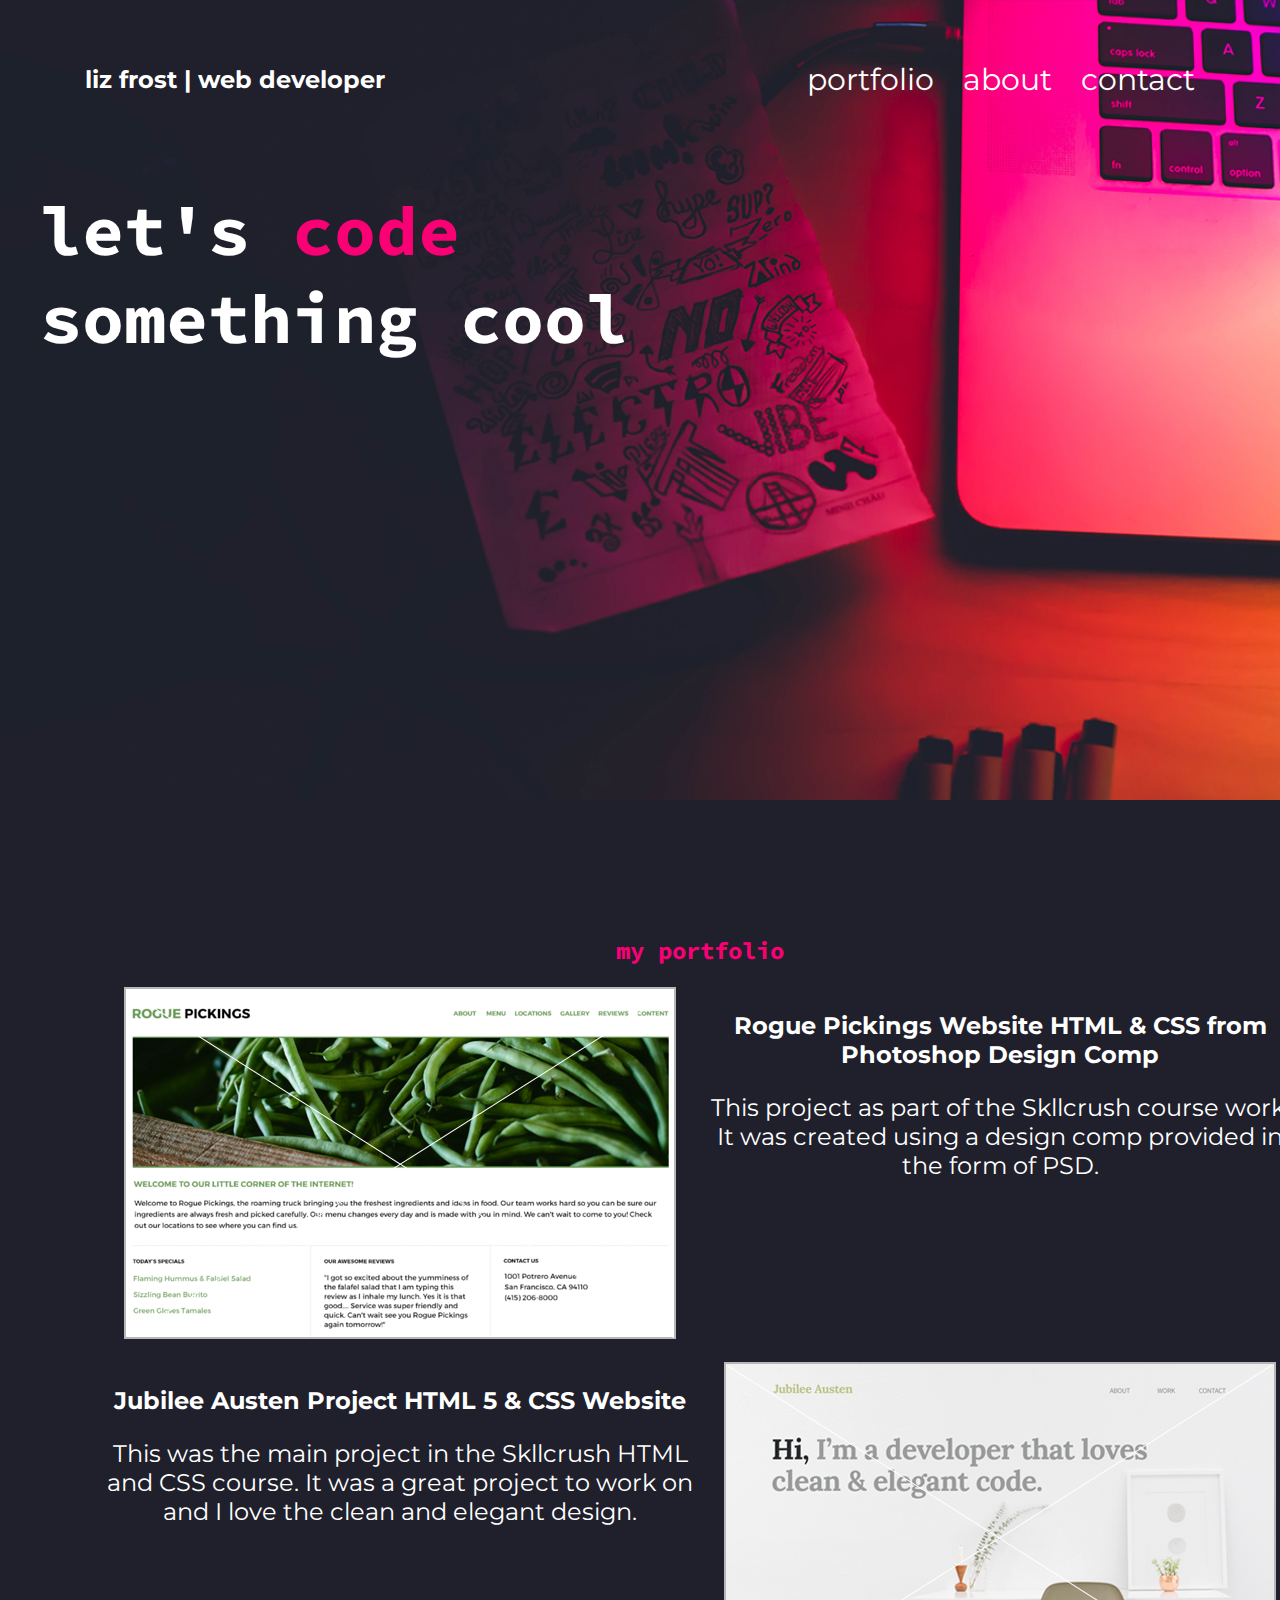
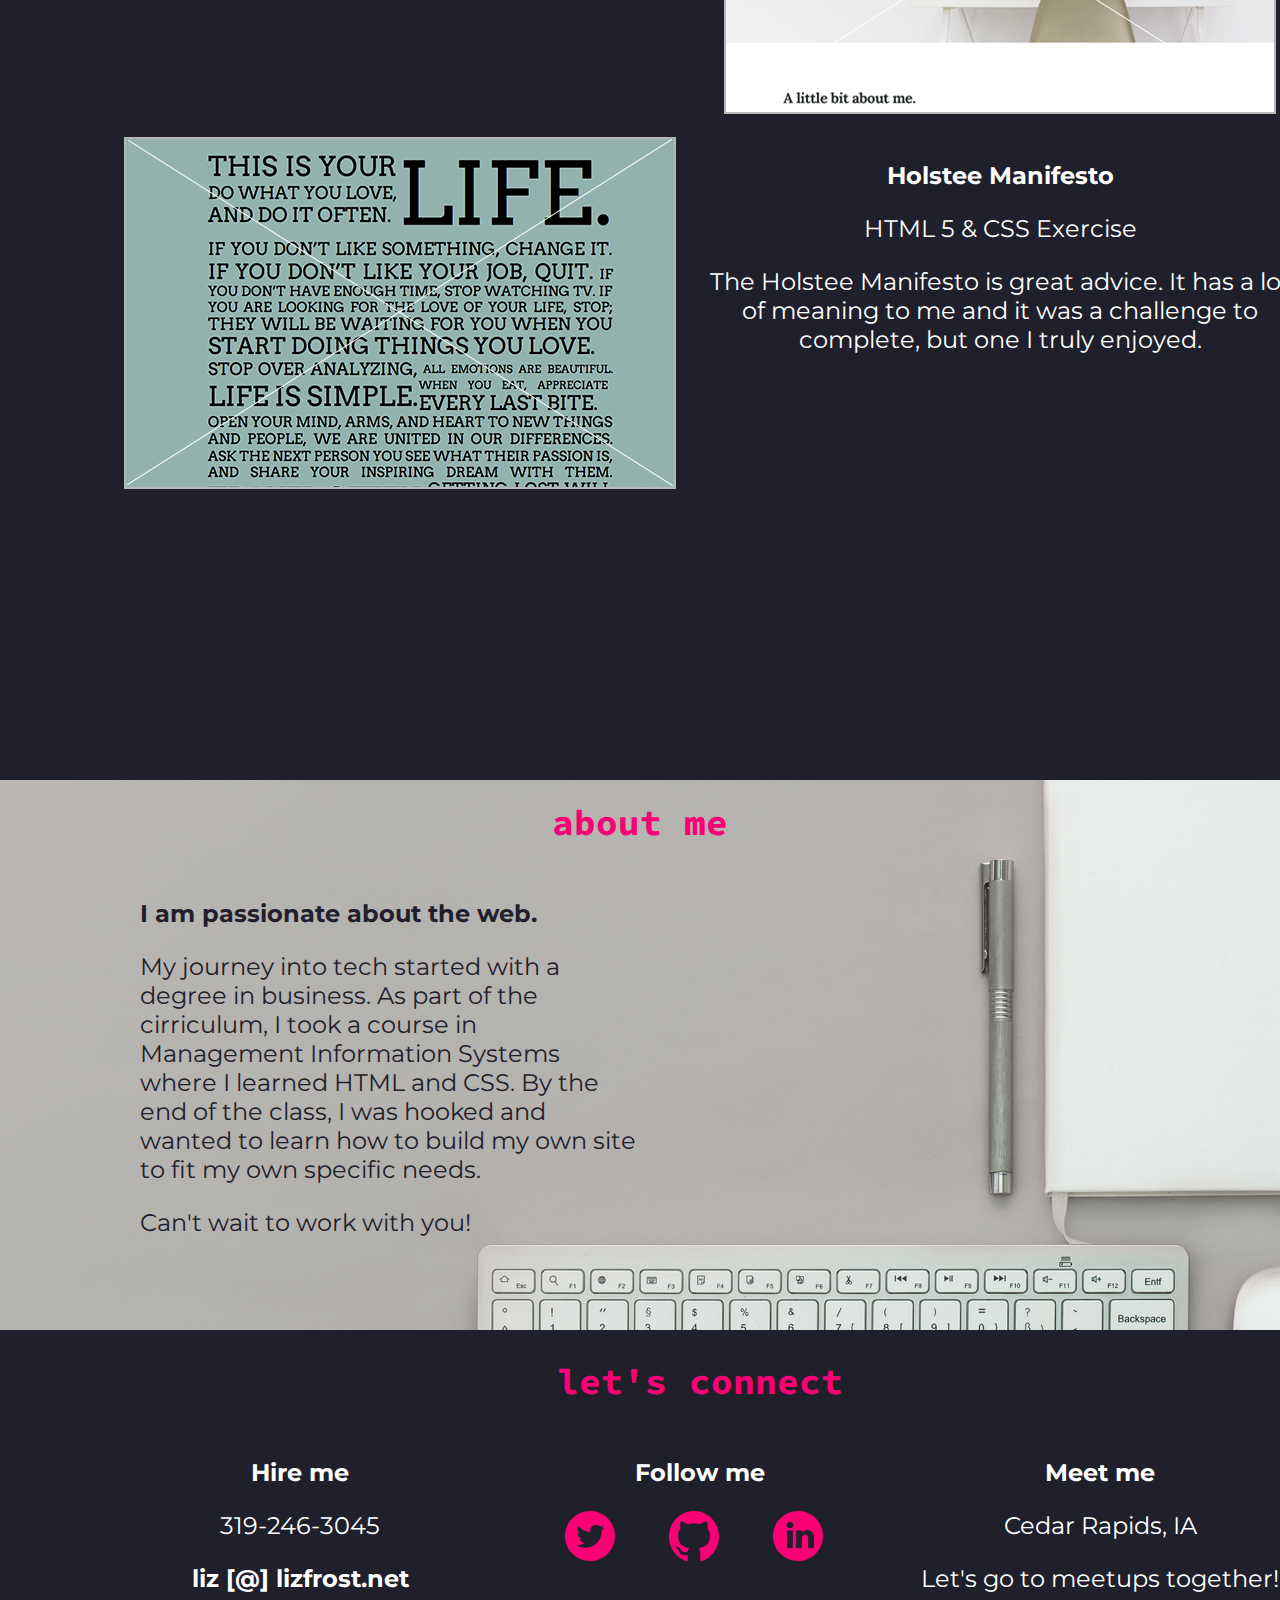
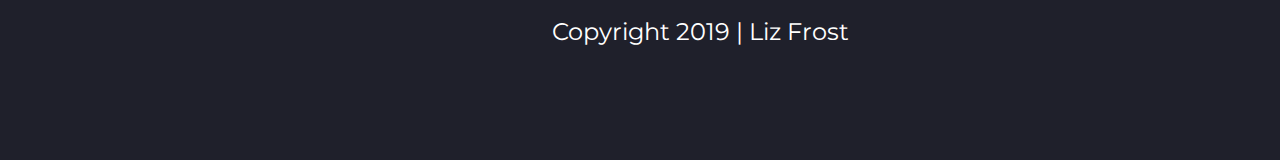
==== index.html @ dcce4cd2 "files update" ====
<!doctype html>
<html>
    <head>
    	<meta charset="utf-8">
        <title>liz frost | web developer</title>
        <link rel="stylesheet" type="text/css" href="css/main.css">
        <link rel="stylesheet" type="text/css" href="css/normalize.css">
        <link href="https://fonts.googleapis.com/css?family=Montserrat|Source+Code+Pro" rel="stylesheet">
    </head>
    <body>
    	<header>
    		<div class="full-width">
    			<div class="half-width">
    				<h2>liz frost | web developer</h2>
    				<h1>let's <span>code</span> something cool</h1>
    			</div>
    			<div class="half-width">
    				<nav>
    					<ul>
    						<li><a href="#portfolio">portfolio</a></li>
    						<li><a href="#about">about</a></li>
    						<li><a href="#contact">contact</a></li>
    					</ul>
    				</nav>
    			</div>
    		</div>
    	</header>
    	<main>
    		<section id="portfolio">

    			<div class="full-width">

    				<h2>my portfolio</h2>

                    <div class="individual-portfolio">
                        <div class="half-width" id="rogue">
    						<img src="img/rogue-pickings.png">
                        </div>
                        <div class="half-width">
    						<h3><a href="work/rogue/index.html">Rogue Pickings Website HTML &amp; CSS from Photoshop Design Comp</a></h3>

    						<p>This project as part of the Skllcrush course work. It was created using a design comp provided in the form of PSD.</p>
                        </div>
                    </div>

                    <br>

                    <div class="individual-portfolio">
                        <div class="half-width">
                            <h3><a href="work/jubilee/index.html">Jubilee Austen Project HTML 5 &amp; CSS Website</a></h3>

                            <p>This was the main project in the Skllcrush HTML and CSS course. It was a great project to work on and I love the clean and elegant design.</p>
                        </div>
                        <div class="half-width" id="jubilee">
                            <img src="img/jubilee.png" alt="jubilee website">
                        </div>
                    </div>

                    <br>

                    <div class="individual-portfolio">
                        <div class="half-width" id="holstee">
    						<img src="img/holstee.png" alt="holstee manifesto">
                        </div>
                        <div class="half-width">
    						<h3><a href="work/holstee/index.html">Holstee Manifesto</a></h3>

    						<p>HTML 5 &amp; CSS Exercise</p>
    						<p>The Holstee Manifesto is great advice. It has a lot of meaning to me and it was a challenge to complete, but one I truly enjoyed.</p>
                        </div>
                    </div>
    			</div>

    		</section>
    		<section id="about">
    			<div class="full-width">
    				<h2>about me</h2>
                    <div class="half-width">
    				    <h3>I am passionate about the web.</h3>
    				    <p>My journey into tech started with a degree in business. As part of the cirriculum, I took a course in Management Information Systems where I learned HTML and CSS. By the end of the class, I was hooked and wanted to learn how to build my own site to fit my own specific needs.</p>
    				    <p>Can't wait to work with you!</p>
                    </div>
    			</div>
    		</section>
    	</main>
    	<footer>
    		<div class="full-width" id="contact">
    			<h2>let's connect</h2>
    			<div class="third-width">
    				<h3>Hire me</h3>
    				<p>319-246-3045</p>
    				<p id="email"><a href="mailto:liz@lizfrost.net">liz [@] lizfrost.net</a></p>
    			</div>
    			<div class="third-width">
    				<h3>Follow me</h3>
    					<ul>
    						<li><a href="http://www.twitter.com/bizzylizzy04" target="_blank"><img src="img/twitter.png" alt="Twitter icon" /></a></li>
    						<li><a href="http://www.github.com/bizzylizzy04" target="_blank"><img src="img/github.png" alt="GitHub icon" /></a></li>
    						<li><a href="http://www.linkedin.com/in/liz-frost" target="_blank"><img src="img/linkedin.png" alt="LinkedIn icon" /></a></li>
    					</ul>
    				</div>
    				<div class="third-width" id="meet">
    					<h3>Meet me</h3>
    					<p>Cedar Rapids, IA</p>
    					<p>Let's go to meetups together!</p>
    				</div>
                    <p id="copyright">Copyright 2019 | Liz Frost</p>
    		</div>
    	</footer>
    </body>
</html>
---- css/main.css ----
/***** BASE STYLES *****/
body {
	font-family: 'Montserrat', sans-serif;
	color: #ffffff;
	background-color: #1f202b;
}

#portfolio {
	height: 1550px;
	padding: 0 100px;
}

#contact {
	height: 400px;
	padding: 0 100px;
}

/***** GRID *****/
/***** we want the sections to stack flush on top of one another *****/
.full-width {
	width: 1200px;
	margin: 0 auto;
}

/***** neither half or third width require margin settings *****/
.half-width {
	width: 600px;
	float: left;
}

.third-width {
	width: 400px;
	float: left;
}

/***** HEADER *****/
header {
	height: 800px;
	background: url('../img/hero-background.png');
	background-size: cover;
}
 header h2 {
	color: #ffffff;
	padding: 45px;
 }

 header h1 {
 	font-family: 'Source Code Pro', sans-serif;
	font-size: 70px;
 }

 header h1 span {
 	color: #fa0075;
 }

 nav {
	float: right;
	padding: 45px;
}

nav ul li {
	display: inline-block;
}

nav ul li a {
	text-decoration: none;
	font-family: 'Montserrat', sans-serif;
	font-size: 30px;
	color: #ffffff;
	padding-left: 25px;
}

/***** PORTFOLIO *****/
#portfolio {
	text-align: center;	
}

#portfolio .full-width {
	padding: 115px 0;
}

#portfolio h2 {
	font-family: 'Source Code Pro', sans-serif;
	font-size: 24px;
	line-height: 32px;
	color: #fa0075;
}

.individual-portfolio .half-width div {
	padding: 20px;
}

#portfolio .half-width div{
	width: 580px;
}
.individual-portfolio h3 {
	font-weight: bold:
}

.individual-portfolio h3, p {
	font-size: 24px;
}

.individual-portfolio img {
	border: 1px solid;
	border-color: #b7b7b7;
}

.individual-portfolio #jubliee div {
	float: right;
}

.individual-portfolio #holstee div {
	float: left;
}

#portfolio div {
	overflow: auto;
}

#portfolio h3 a {
	text-decoration: none;
	color: #ffffff;
}

/***** ABOUT *****/
#about {
	height: 550px;
	background: url('../img/about-me.png');
	background-size: cover;
}

#about h2 {
	font-family: 'Source Code Pro', sans-serif;
	font-weight: 'semibold';
	font-size: 36px;
	text-align: center;
	color: #fa0075;
	padding-top: 20px;
}

#about h3 {
	font-weight: bold;
	font-size: 24px;
	color: #1f202b;
	padding-left: 100px;
}

#about p {
	font-size: 24px;
	color: #1f202b;
	padding-left: 100px;
}

/***** CONTACT *****/
#contact {
	background-color: #1f202b;
	height: 400px;
}

#contact .full-width {
	padding: 110px 0;
}

#contact h2 {
	font-family: 'Source Code Pro', sans-serif;
	font-weight: 'semibold';
	font-size: 36px;
	text-align: center;
	color: #fa0075;
	line-height: 44px;
}

#contact h3 {
	font-weight: bold;
	font-size: 24px;
	text-align: center;
}

#contact p {
	font-size: 24px;
	text-align: center;
}

#contact #email a {
	font-size: 24px;
	text-decoration: none;
	color: #ffffff;
}

#contact a {
	text-decoration: none;
	color: #c49075;
	font-weight: bold;
	font-size: 28px;
}

#contact ul {
	list-style: none;
}

#contact ul li {
	display: inline-block;
}

#contact ul img {
	font-size: 32px;
	padding-right: 25px;
	padding-left: 25px;
}

#copyright p {
	text-align: center;
}

footer #copyright p {
	font-size: 18px;
}

footer div {
	padding: 100 100px;
}
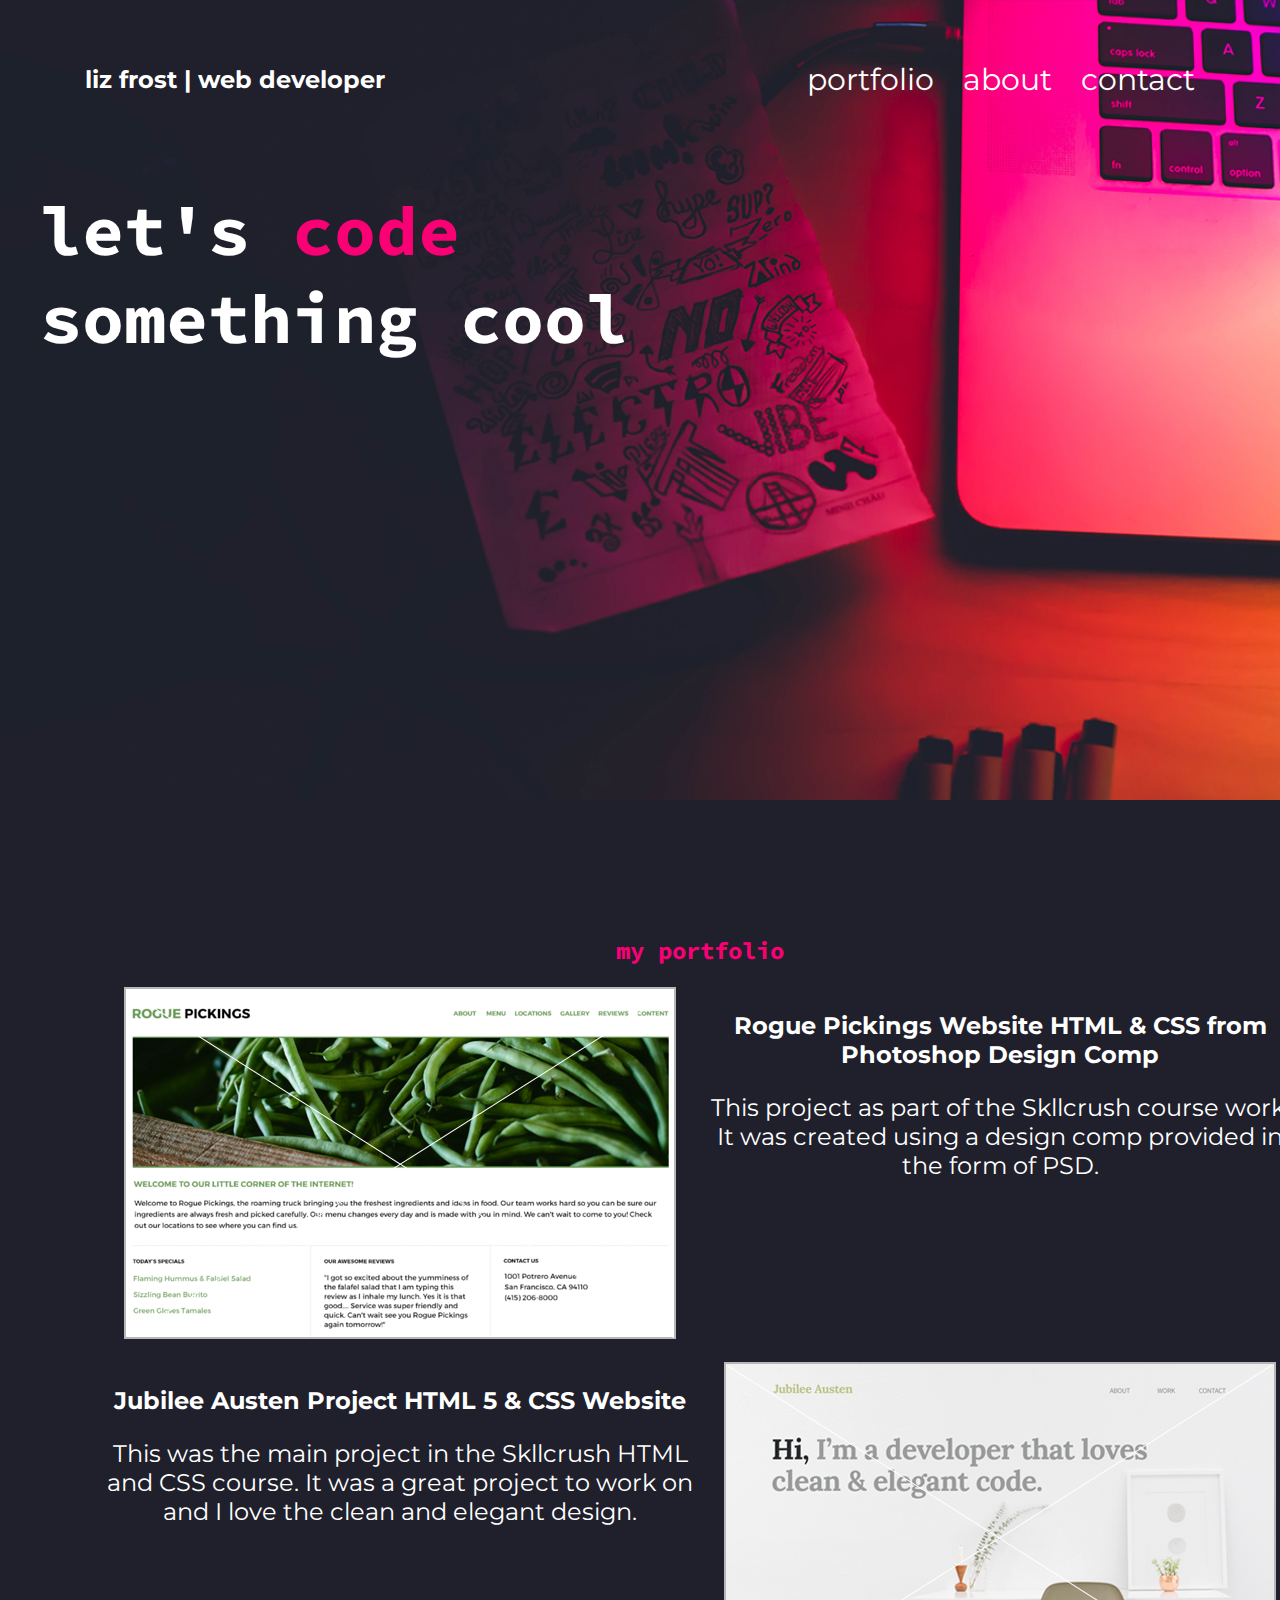
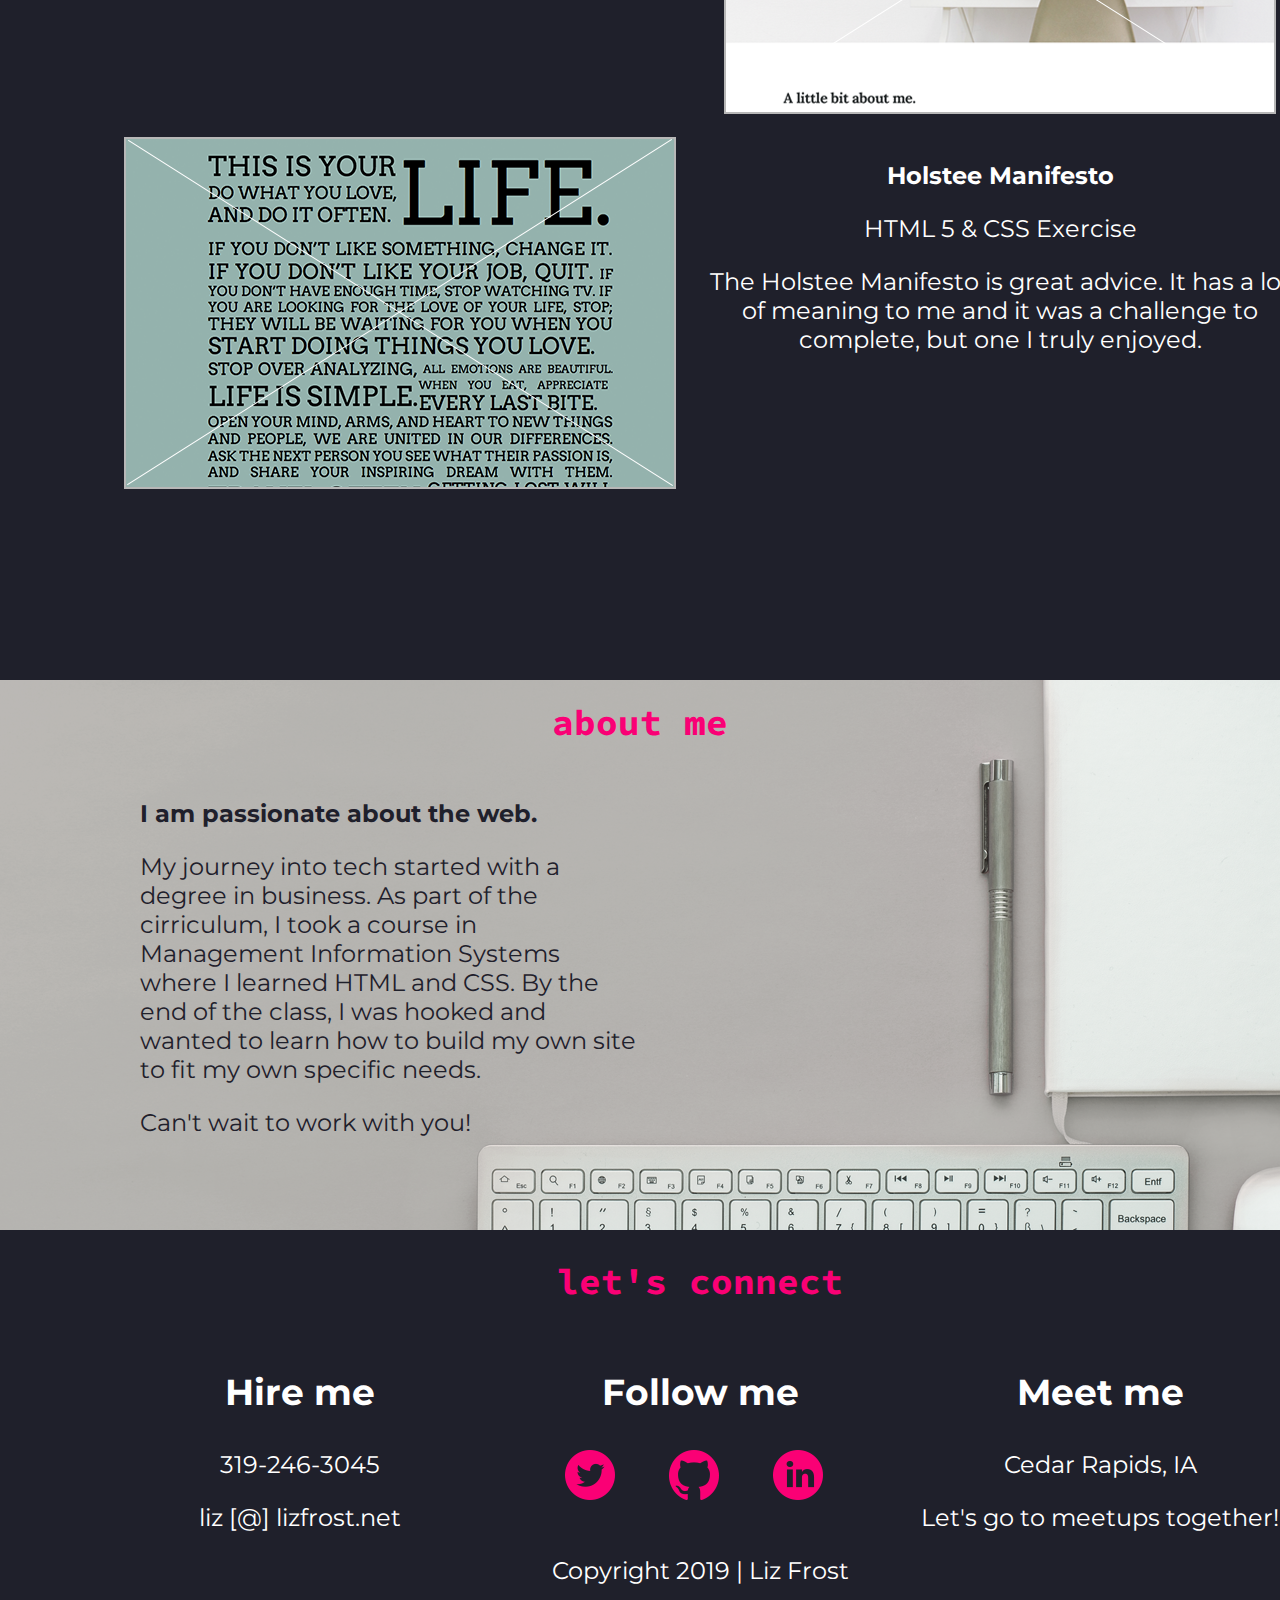
==== commit cf6eb17d: "initial commit" ====
--- a/index.html
+++ b/index.html
@@ -89,7 +89,7 @@
     			<div class="third-width">
     				<h3>Hire me</h3>
     				<p>319-246-3045</p>
-    				<p id="email"><a href="mailto:liz@lizfrost.net">liz [@] lizfrost.net</a></p>
+    				<p id="email">liz [@] lizfrost.net</p>
     			</div>
     			<div class="third-width">
     				<h3>Follow me</h3>
--- a/css/main.css
+++ b/css/main.css
@@ -1,4 +1,8 @@
 /***** BASE STYLES *****/
+html {
+	font-size: 16px;
+}
+
 body {
 	font-family: 'Montserrat', sans-serif;
 	color: #ffffff;
@@ -6,7 +10,7 @@
 }
 
 #portfolio {
-	height: 1550px;
+	height: 1450px;
 	padding: 0 100px;
 }
 
@@ -46,7 +50,7 @@
 
  header h1 {
  	font-family: 'Source Code Pro', sans-serif;
-	font-size: 70px;
+	font-size: 4.375em;
  }
 
  header h1 span {
@@ -65,7 +69,7 @@
 nav ul li a {
 	text-decoration: none;
 	font-family: 'Montserrat', sans-serif;
-	font-size: 30px;
+	font-size: 1.875em;
 	color: #ffffff;
 	padding-left: 25px;
 }
@@ -81,7 +85,7 @@
 
 #portfolio h2 {
 	font-family: 'Source Code Pro', sans-serif;
-	font-size: 24px;
+	font-size: 1.5em;
 	line-height: 32px;
 	color: #fa0075;
 }
@@ -98,7 +102,7 @@
 }
 
 .individual-portfolio h3, p {
-	font-size: 24px;
+	font-size: 1.5em;
 }
 
 .individual-portfolio img {
@@ -133,7 +137,7 @@
 #about h2 {
 	font-family: 'Source Code Pro', sans-serif;
 	font-weight: 'semibold';
-	font-size: 36px;
+	font-size: 2.25em;
 	text-align: center;
 	color: #fa0075;
 	padding-top: 20px;
@@ -141,13 +145,13 @@
 
 #about h3 {
 	font-weight: bold;
-	font-size: 24px;
+	font-size: 1.5em;
 	color: #1f202b;
 	padding-left: 100px;
 }
 
 #about p {
-	font-size: 24px;
+	font-size: 1.5em;
 	color: #1f202b;
 	padding-left: 100px;
 }
@@ -173,17 +177,17 @@
 
 #contact h3 {
 	font-weight: bold;
-	font-size: 24px;
+	font-size: 2.25em;
 	text-align: center;
 }
 
 #contact p {
-	font-size: 24px;
+	font-size: 1.5em;
 	text-align: center;
 }
 
 #contact #email a {
-	font-size: 24px;
+	font-size: 1em;
 	text-decoration: none;
 	color: #ffffff;
 }
@@ -192,7 +196,7 @@
 	text-decoration: none;
 	color: #c49075;
 	font-weight: bold;
-	font-size: 28px;
+	font-size: 1.75em;
 }
 
 #contact ul {
@@ -204,7 +208,7 @@
 }
 
 #contact ul img {
-	font-size: 32px;
+	font-size: 2em;
 	padding-right: 25px;
 	padding-left: 25px;
 }
@@ -214,7 +218,7 @@
 }
 
 footer #copyright p {
-	font-size: 18px;
+	font-size: 1.125em;
 }
 
 footer div {
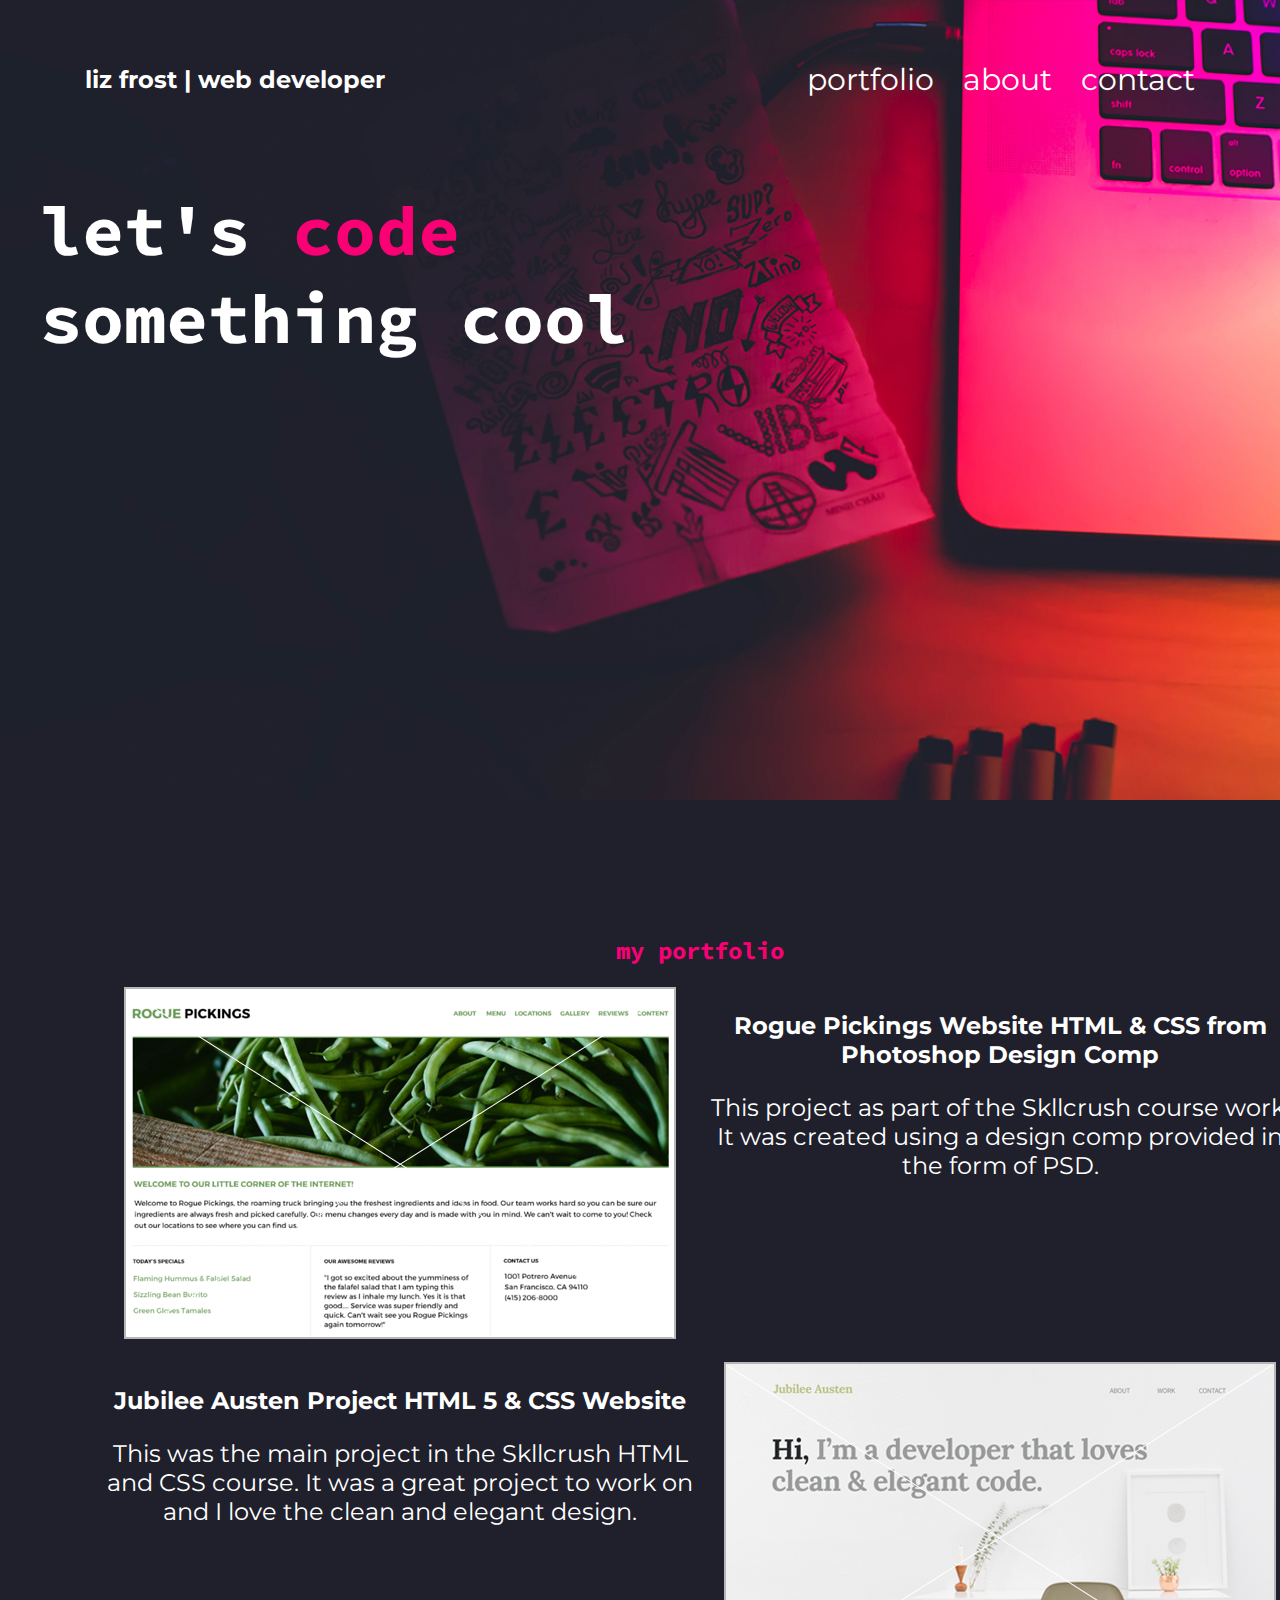
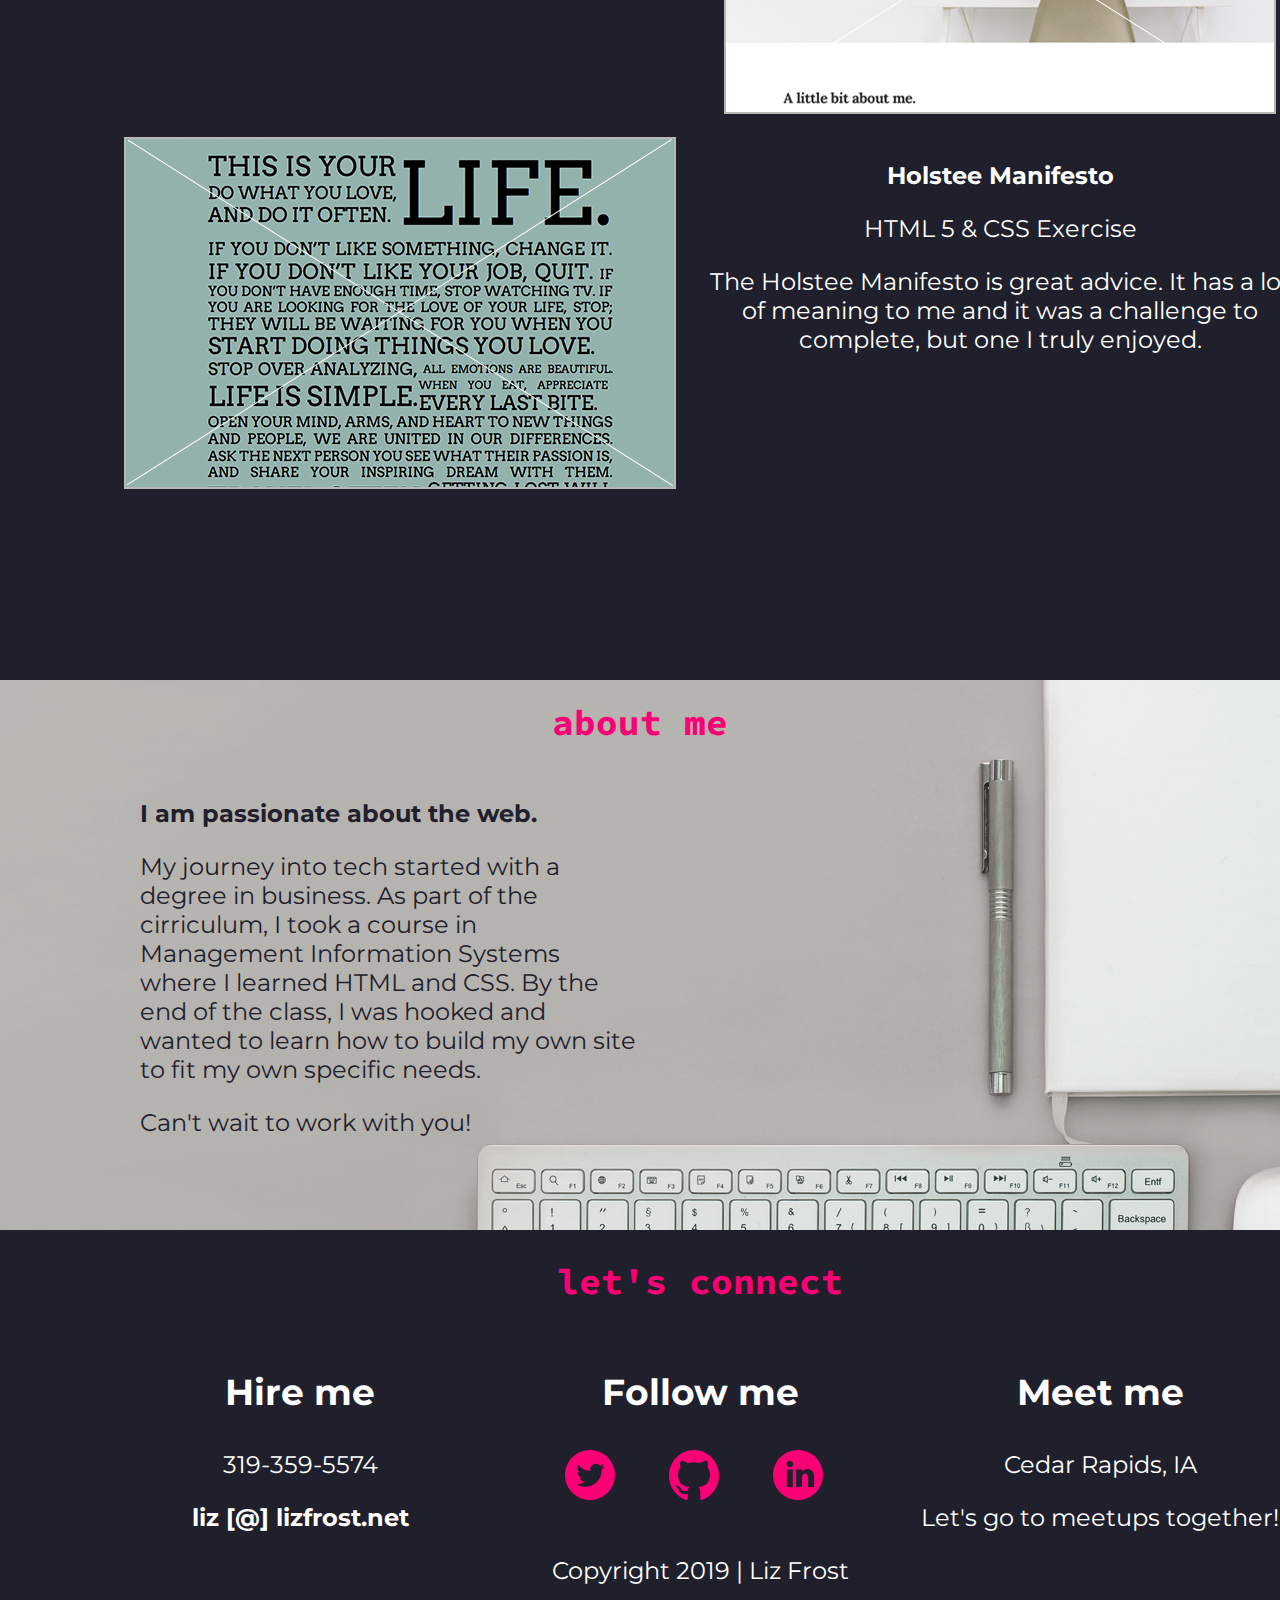
==== commit 8d102786: "Update index.html" ====
--- a/index.html
+++ b/index.html
@@ -88,8 +88,8 @@
     			<h2>let's connect</h2>
     			<div class="third-width">
     				<h3>Hire me</h3>
-    				<p>319-246-3045</p>
-    				<p id="email">liz [@] lizfrost.net</p>
+    				<p>319-359-5574</p>
+    				<p id="email"><a href="mailto:liz@lizfrost.net">liz [@] lizfrost.net</a></p>
     			</div>
     			<div class="third-width">
     				<h3>Follow me</h3>
@@ -108,4 +108,4 @@
     		</div>
     	</footer>
     </body>
-</html>+</html>
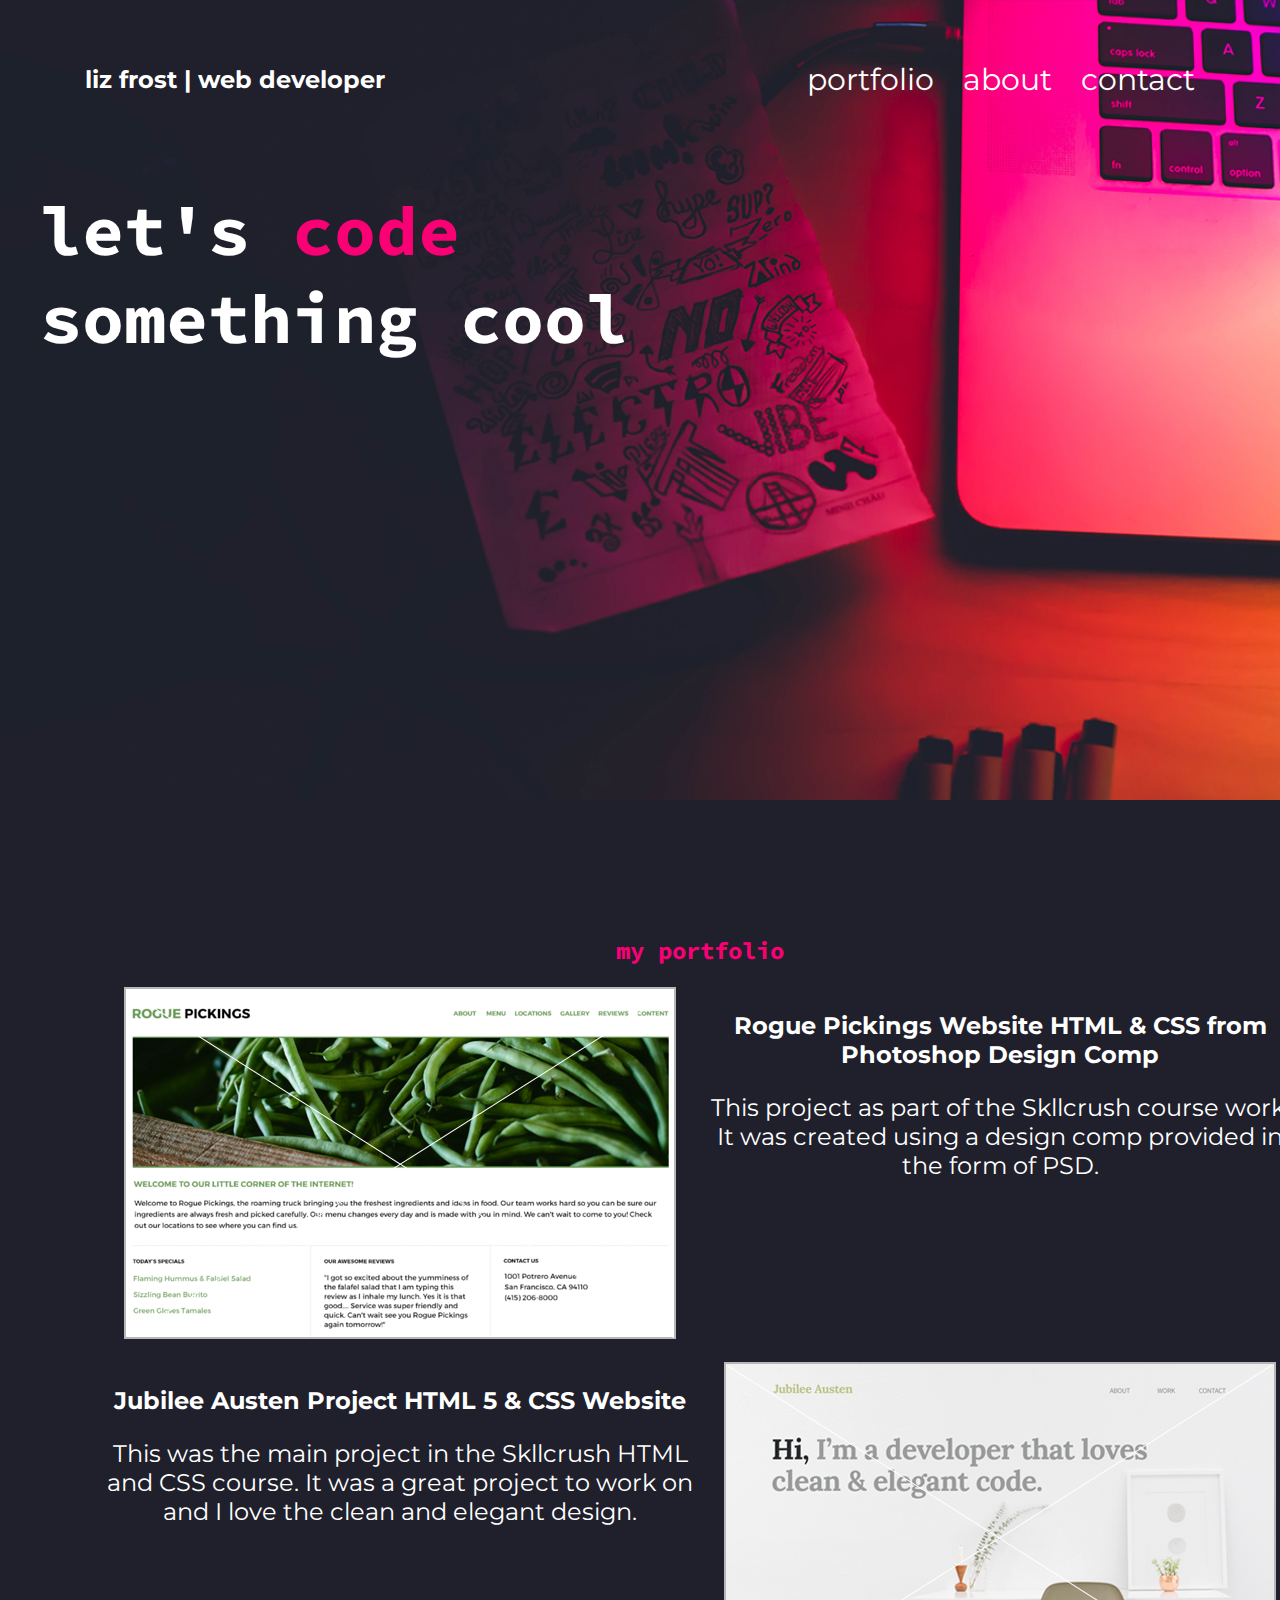
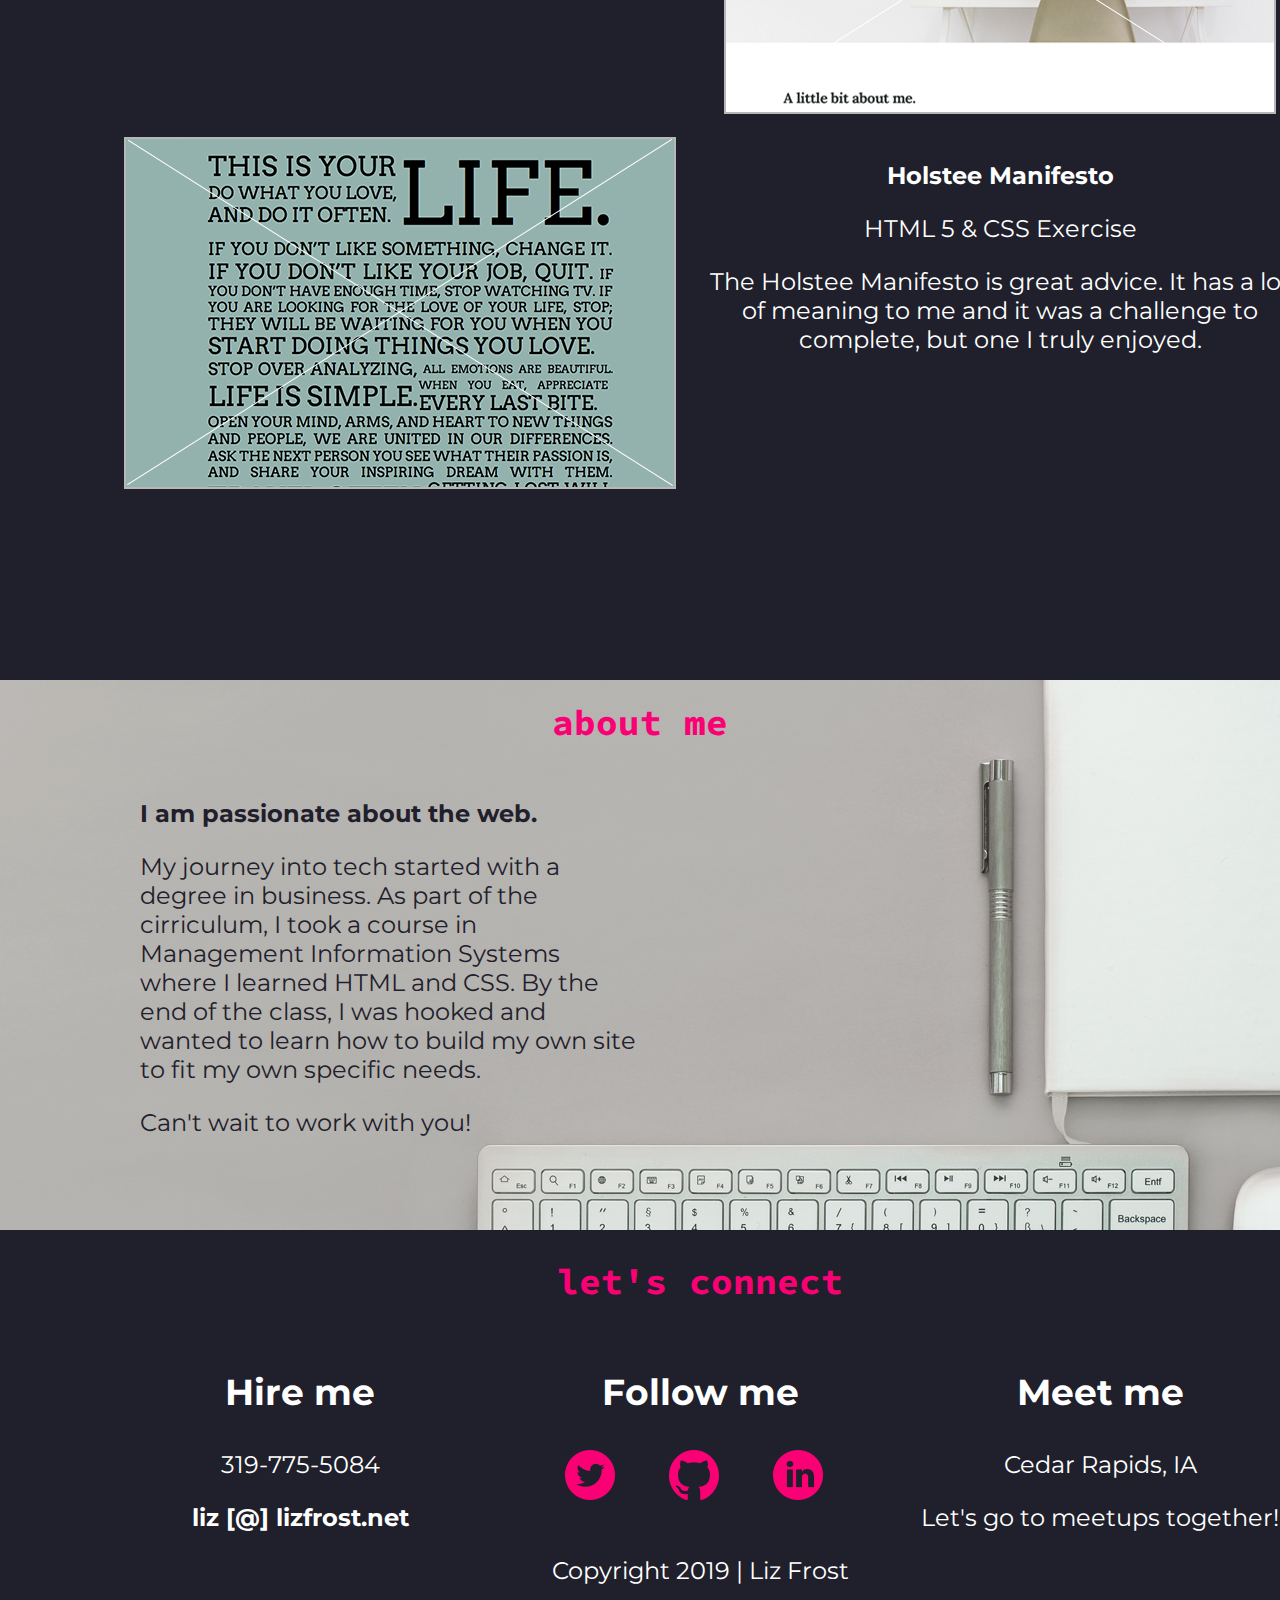
==== commit b7cb3073: "Update index.html" ====
--- a/index.html
+++ b/index.html
@@ -1,111 +1,111 @@
-<!doctype html>
-<html>
-    <head>
-    	<meta charset="utf-8">
-        <title>liz frost | web developer</title>
-        <link rel="stylesheet" type="text/css" href="css/main.css">
-        <link rel="stylesheet" type="text/css" href="css/normalize.css">
-        <link href="https://fonts.googleapis.com/css?family=Montserrat|Source+Code+Pro" rel="stylesheet">
-    </head>
-    <body>
-    	<header>
-    		<div class="full-width">
-    			<div class="half-width">
-    				<h2>liz frost | web developer</h2>
-    				<h1>let's <span>code</span> something cool</h1>
-    			</div>
-    			<div class="half-width">
-    				<nav>
-    					<ul>
-    						<li><a href="#portfolio">portfolio</a></li>
-    						<li><a href="#about">about</a></li>
-    						<li><a href="#contact">contact</a></li>
-    					</ul>
-    				</nav>
-    			</div>
-    		</div>
-    	</header>
-    	<main>
-    		<section id="portfolio">
-
-    			<div class="full-width">
-
-    				<h2>my portfolio</h2>
-
-                    <div class="individual-portfolio">
-                        <div class="half-width" id="rogue">
-    						<img src="img/rogue-pickings.png">
-                        </div>
-                        <div class="half-width">
-    						<h3><a href="work/rogue/index.html">Rogue Pickings Website HTML &amp; CSS from Photoshop Design Comp</a></h3>
-
-    						<p>This project as part of the Skllcrush course work. It was created using a design comp provided in the form of PSD.</p>
-                        </div>
-                    </div>
-
-                    <br>
-
-                    <div class="individual-portfolio">
-                        <div class="half-width">
-                            <h3><a href="work/jubilee/index.html">Jubilee Austen Project HTML 5 &amp; CSS Website</a></h3>
-
-                            <p>This was the main project in the Skllcrush HTML and CSS course. It was a great project to work on and I love the clean and elegant design.</p>
-                        </div>
-                        <div class="half-width" id="jubilee">
-                            <img src="img/jubilee.png" alt="jubilee website">
-                        </div>
-                    </div>
-
-                    <br>
-
-                    <div class="individual-portfolio">
-                        <div class="half-width" id="holstee">
-    						<img src="img/holstee.png" alt="holstee manifesto">
-                        </div>
-                        <div class="half-width">
-    						<h3><a href="work/holstee/index.html">Holstee Manifesto</a></h3>
-
-    						<p>HTML 5 &amp; CSS Exercise</p>
-    						<p>The Holstee Manifesto is great advice. It has a lot of meaning to me and it was a challenge to complete, but one I truly enjoyed.</p>
-                        </div>
-                    </div>
-    			</div>
-
-    		</section>
-    		<section id="about">
-    			<div class="full-width">
-    				<h2>about me</h2>
-                    <div class="half-width">
-    				    <h3>I am passionate about the web.</h3>
-    				    <p>My journey into tech started with a degree in business. As part of the cirriculum, I took a course in Management Information Systems where I learned HTML and CSS. By the end of the class, I was hooked and wanted to learn how to build my own site to fit my own specific needs.</p>
-    				    <p>Can't wait to work with you!</p>
-                    </div>
-    			</div>
-    		</section>
-    	</main>
-    	<footer>
-    		<div class="full-width" id="contact">
-    			<h2>let's connect</h2>
-    			<div class="third-width">
-    				<h3>Hire me</h3>
-    				<p>319-359-5574</p>
-    				<p id="email"><a href="mailto:liz@lizfrost.net">liz [@] lizfrost.net</a></p>
-    			</div>
-    			<div class="third-width">
-    				<h3>Follow me</h3>
-    					<ul>
-    						<li><a href="http://www.twitter.com/bizzylizzy04" target="_blank"><img src="img/twitter.png" alt="Twitter icon" /></a></li>
-    						<li><a href="http://www.github.com/bizzylizzy04" target="_blank"><img src="img/github.png" alt="GitHub icon" /></a></li>
-    						<li><a href="http://www.linkedin.com/in/liz-frost" target="_blank"><img src="img/linkedin.png" alt="LinkedIn icon" /></a></li>
-    					</ul>
-    				</div>
-    				<div class="third-width" id="meet">
-    					<h3>Meet me</h3>
-    					<p>Cedar Rapids, IA</p>
-    					<p>Let's go to meetups together!</p>
-    				</div>
-                    <p id="copyright">Copyright 2019 | Liz Frost</p>
-    		</div>
-    	</footer>
-    </body>
-</html>
+<!doctype html>
+<html>
+    <head>
+    	<meta charset="utf-8">
+        <title>liz frost | web developer</title>
+        <link rel="stylesheet" type="text/css" href="css/main.css">
+        <link rel="stylesheet" type="text/css" href="css/normalize.css">
+        <link href="https://fonts.googleapis.com/css?family=Montserrat|Source+Code+Pro" rel="stylesheet">
+    </head>
+    <body>
+    	<header>
+    		<div class="full-width">
+    			<div class="half-width">
+    				<h2>liz frost | web developer</h2>
+    				<h1>let's <span>code</span> something cool</h1>
+    			</div>
+    			<div class="half-width">
+    				<nav>
+    					<ul>
+    						<li><a href="#portfolio">portfolio</a></li>
+    						<li><a href="#about">about</a></li>
+    						<li><a href="#contact">contact</a></li>
+    					</ul>
+    				</nav>
+    			</div>
+    		</div>
+    	</header>
+    	<main>
+    		<section id="portfolio">
+
+    			<div class="full-width">
+
+    				<h2>my portfolio</h2>
+
+                    <div class="individual-portfolio">
+                        <div class="half-width" id="rogue">
+    						<img src="img/rogue-pickings.png">
+                        </div>
+                        <div class="half-width">
+    						<h3><a href="work/rogue/index.html">Rogue Pickings Website HTML &amp; CSS from Photoshop Design Comp</a></h3>
+
+    						<p>This project as part of the Skllcrush course work. It was created using a design comp provided in the form of PSD.</p>
+                        </div>
+                    </div>
+
+                    <br>
+
+                    <div class="individual-portfolio">
+                        <div class="half-width">
+                            <h3><a href="work/jubilee/index.html">Jubilee Austen Project HTML 5 &amp; CSS Website</a></h3>
+
+                            <p>This was the main project in the Skllcrush HTML and CSS course. It was a great project to work on and I love the clean and elegant design.</p>
+                        </div>
+                        <div class="half-width" id="jubilee">
+                            <img src="img/jubilee.png" alt="jubilee website">
+                        </div>
+                    </div>
+
+                    <br>
+
+                    <div class="individual-portfolio">
+                        <div class="half-width" id="holstee">
+    						<img src="img/holstee.png" alt="holstee manifesto">
+                        </div>
+                        <div class="half-width">
+    						<h3><a href="work/holstee/index.html">Holstee Manifesto</a></h3>
+
+    						<p>HTML 5 &amp; CSS Exercise</p>
+    						<p>The Holstee Manifesto is great advice. It has a lot of meaning to me and it was a challenge to complete, but one I truly enjoyed.</p>
+                        </div>
+                    </div>
+    			</div>
+
+    		</section>
+    		<section id="about">
+    			<div class="full-width">
+    				<h2>about me</h2>
+                    <div class="half-width">
+    				    <h3>I am passionate about the web.</h3>
+    				    <p>My journey into tech started with a degree in business. As part of the cirriculum, I took a course in Management Information Systems where I learned HTML and CSS. By the end of the class, I was hooked and wanted to learn how to build my own site to fit my own specific needs.</p>
+    				    <p>Can't wait to work with you!</p>
+                    </div>
+    			</div>
+    		</section>
+    	</main>
+    	<footer>
+    		<div class="full-width" id="contact">
+    			<h2>let's connect</h2>
+    			<div class="third-width">
+    				<h3>Hire me</h3>
+    				<p>319-775-5084</p>
+    				<p id="email"><a href="mailto:liz@lizfrost.net">liz [@] lizfrost.net</a></p>
+    			</div>
+    			<div class="third-width">
+    				<h3>Follow me</h3>
+    					<ul>
+    						<li><a href="http://www.twitter.com/bizzylizzy04" target="_blank"><img src="img/twitter.png" alt="Twitter icon" /></a></li>
+    						<li><a href="http://www.github.com/bizzylizzy04" target="_blank"><img src="img/github.png" alt="GitHub icon" /></a></li>
+    						<li><a href="http://www.linkedin.com/in/liz-frost" target="_blank"><img src="img/linkedin.png" alt="LinkedIn icon" /></a></li>
+    					</ul>
+    				</div>
+    				<div class="third-width" id="meet">
+    					<h3>Meet me</h3>
+    					<p>Cedar Rapids, IA</p>
+    					<p>Let's go to meetups together!</p>
+    				</div>
+                    <p id="copyright">Copyright 2019 | Liz Frost</p>
+    		</div>
+    	</footer>
+    </body>
+</html>
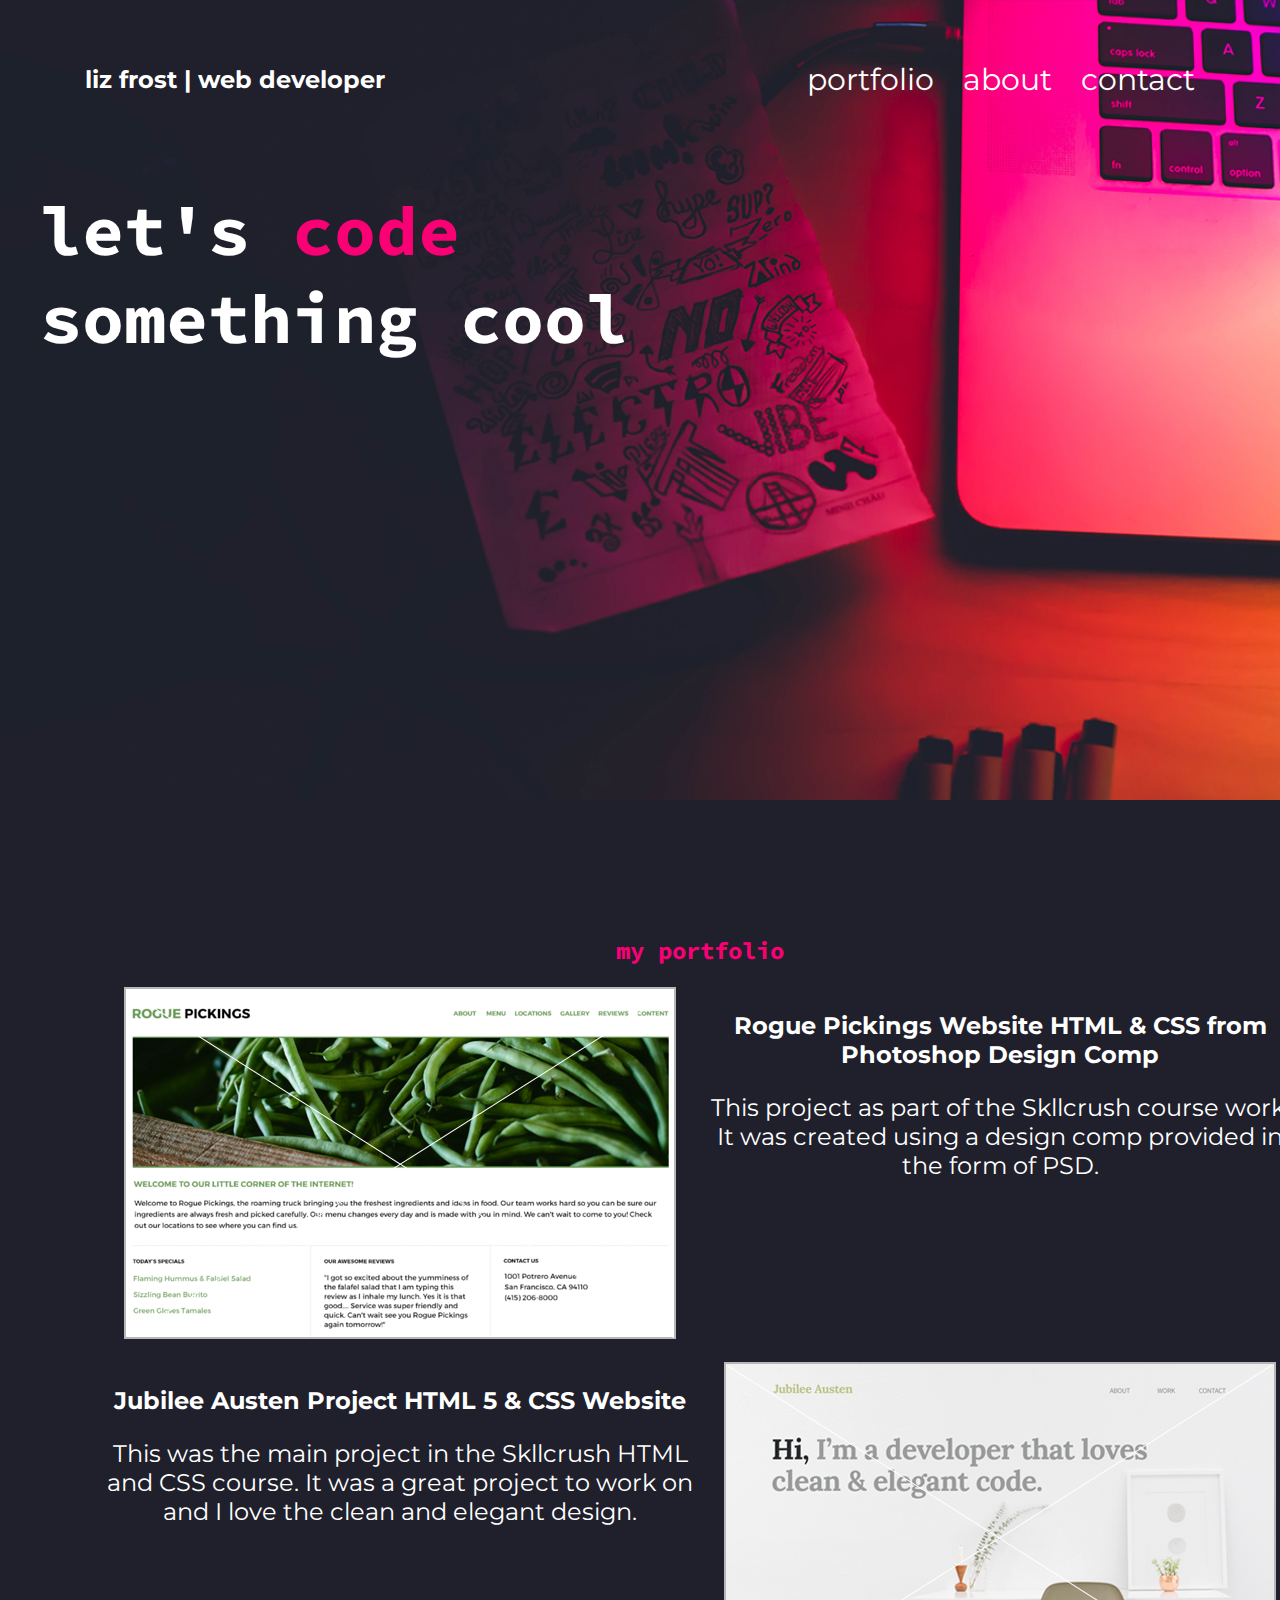
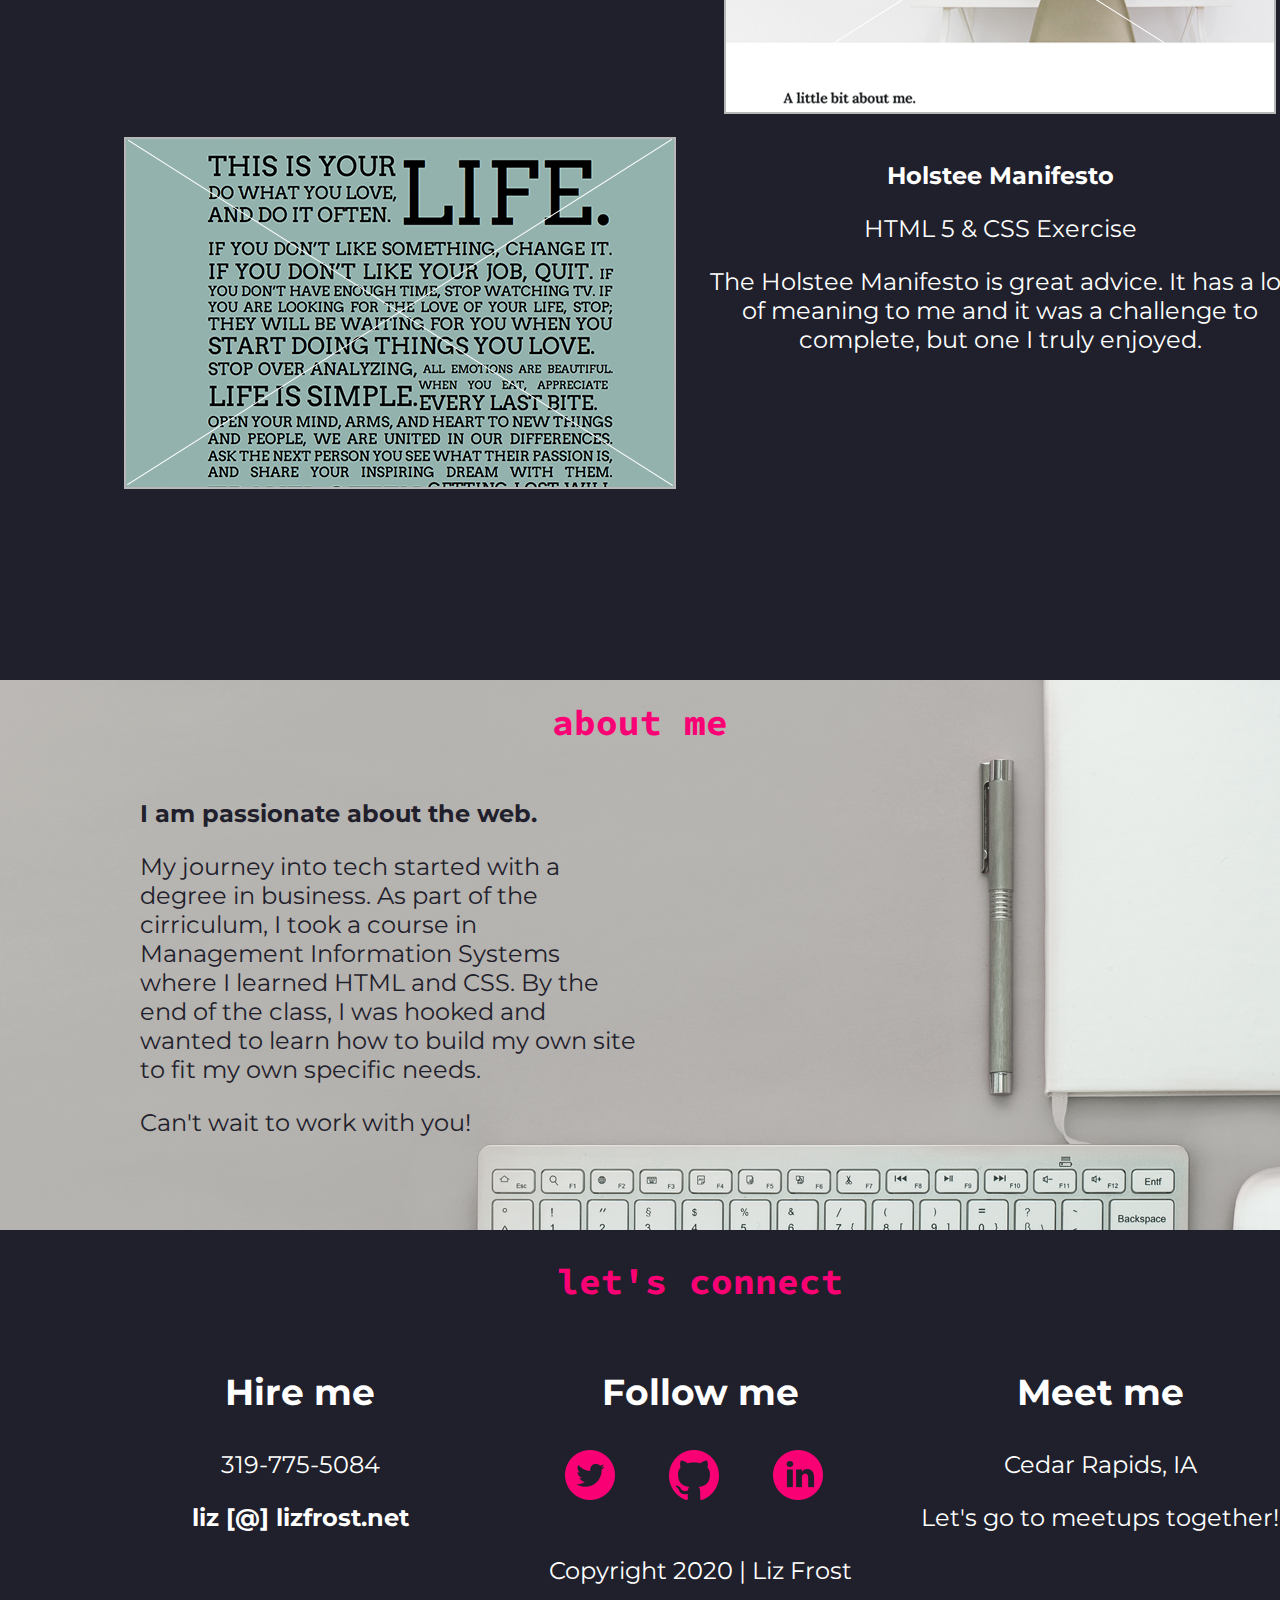
==== commit adbd7076: "Copy right change" ====
--- a/index.html
+++ b/index.html
@@ -1,111 +1,111 @@
-<!doctype html>
-<html>
-    <head>
-    	<meta charset="utf-8">
-        <title>liz frost | web developer</title>
-        <link rel="stylesheet" type="text/css" href="css/main.css">
-        <link rel="stylesheet" type="text/css" href="css/normalize.css">
-        <link href="https://fonts.googleapis.com/css?family=Montserrat|Source+Code+Pro" rel="stylesheet">
-    </head>
-    <body>
-    	<header>
-    		<div class="full-width">
-    			<div class="half-width">
-    				<h2>liz frost | web developer</h2>
-    				<h1>let's <span>code</span> something cool</h1>
-    			</div>
-    			<div class="half-width">
-    				<nav>
-    					<ul>
-    						<li><a href="#portfolio">portfolio</a></li>
-    						<li><a href="#about">about</a></li>
-    						<li><a href="#contact">contact</a></li>
-    					</ul>
-    				</nav>
-    			</div>
-    		</div>
-    	</header>
-    	<main>
-    		<section id="portfolio">
-
-    			<div class="full-width">
-
-    				<h2>my portfolio</h2>
-
-                    <div class="individual-portfolio">
-                        <div class="half-width" id="rogue">
-    						<img src="img/rogue-pickings.png">
-                        </div>
-                        <div class="half-width">
-    						<h3><a href="work/rogue/index.html">Rogue Pickings Website HTML &amp; CSS from Photoshop Design Comp</a></h3>
-
-    						<p>This project as part of the Skllcrush course work. It was created using a design comp provided in the form of PSD.</p>
-                        </div>
-                    </div>
-
-                    <br>
-
-                    <div class="individual-portfolio">
-                        <div class="half-width">
-                            <h3><a href="work/jubilee/index.html">Jubilee Austen Project HTML 5 &amp; CSS Website</a></h3>
-
-                            <p>This was the main project in the Skllcrush HTML and CSS course. It was a great project to work on and I love the clean and elegant design.</p>
-                        </div>
-                        <div class="half-width" id="jubilee">
-                            <img src="img/jubilee.png" alt="jubilee website">
-                        </div>
-                    </div>
-
-                    <br>
-
-                    <div class="individual-portfolio">
-                        <div class="half-width" id="holstee">
-    						<img src="img/holstee.png" alt="holstee manifesto">
-                        </div>
-                        <div class="half-width">
-    						<h3><a href="work/holstee/index.html">Holstee Manifesto</a></h3>
-
-    						<p>HTML 5 &amp; CSS Exercise</p>
-    						<p>The Holstee Manifesto is great advice. It has a lot of meaning to me and it was a challenge to complete, but one I truly enjoyed.</p>
-                        </div>
-                    </div>
-    			</div>
-
-    		</section>
-    		<section id="about">
-    			<div class="full-width">
-    				<h2>about me</h2>
-                    <div class="half-width">
-    				    <h3>I am passionate about the web.</h3>
-    				    <p>My journey into tech started with a degree in business. As part of the cirriculum, I took a course in Management Information Systems where I learned HTML and CSS. By the end of the class, I was hooked and wanted to learn how to build my own site to fit my own specific needs.</p>
-    				    <p>Can't wait to work with you!</p>
-                    </div>
-    			</div>
-    		</section>
-    	</main>
-    	<footer>
-    		<div class="full-width" id="contact">
-    			<h2>let's connect</h2>
-    			<div class="third-width">
-    				<h3>Hire me</h3>
-    				<p>319-775-5084</p>
-    				<p id="email"><a href="mailto:liz@lizfrost.net">liz [@] lizfrost.net</a></p>
-    			</div>
-    			<div class="third-width">
-    				<h3>Follow me</h3>
-    					<ul>
-    						<li><a href="http://www.twitter.com/bizzylizzy04" target="_blank"><img src="img/twitter.png" alt="Twitter icon" /></a></li>
-    						<li><a href="http://www.github.com/bizzylizzy04" target="_blank"><img src="img/github.png" alt="GitHub icon" /></a></li>
-    						<li><a href="http://www.linkedin.com/in/liz-frost" target="_blank"><img src="img/linkedin.png" alt="LinkedIn icon" /></a></li>
-    					</ul>
-    				</div>
-    				<div class="third-width" id="meet">
-    					<h3>Meet me</h3>
-    					<p>Cedar Rapids, IA</p>
-    					<p>Let's go to meetups together!</p>
-    				</div>
-                    <p id="copyright">Copyright 2019 | Liz Frost</p>
-    		</div>
-    	</footer>
-    </body>
-</html>
+<!doctype html>
+<html>
+    <head>
+    	<meta charset="utf-8">
+        <title>liz frost | web developer</title>
+        <link rel="stylesheet" type="text/css" href="css/main.css">
+        <link rel="stylesheet" type="text/css" href="css/normalize.css">
+        <link href="https://fonts.googleapis.com/css?family=Montserrat|Source+Code+Pro" rel="stylesheet">
+    </head>
+    <body>
+    	<header>
+    		<div class="full-width">
+    			<div class="half-width">
+    				<h2>liz frost | web developer</h2>
+    				<h1>let's <span>code</span> something cool</h1>
+    			</div>
+    			<div class="half-width">
+    				<nav>
+    					<ul>
+    						<li><a href="#portfolio">portfolio</a></li>
+    						<li><a href="#about">about</a></li>
+    						<li><a href="#contact">contact</a></li>
+    					</ul>
+    				</nav>
+    			</div>
+    		</div>
+    	</header>
+    	<main>
+    		<section id="portfolio">
+
+    			<div class="full-width">
+
+    				<h2>my portfolio</h2>
+
+                    <div class="individual-portfolio">
+                        <div class="half-width" id="rogue">
+    						<img src="img/rogue-pickings.png">
+                        </div>
+                        <div class="half-width">
+    						<h3><a href="work/rogue/index.html">Rogue Pickings Website HTML &amp; CSS from Photoshop Design Comp</a></h3>
+
+    						<p>This project as part of the Skllcrush course work. It was created using a design comp provided in the form of PSD.</p>
+                        </div>
+                    </div>
+
+                    <br>
+
+                    <div class="individual-portfolio">
+                        <div class="half-width">
+                            <h3><a href="work/jubilee/index.html">Jubilee Austen Project HTML 5 &amp; CSS Website</a></h3>
+
+                            <p>This was the main project in the Skllcrush HTML and CSS course. It was a great project to work on and I love the clean and elegant design.</p>
+                        </div>
+                        <div class="half-width" id="jubilee">
+                            <img src="img/jubilee.png" alt="jubilee website">
+                        </div>
+                    </div>
+
+                    <br>
+
+                    <div class="individual-portfolio">
+                        <div class="half-width" id="holstee">
+    						<img src="img/holstee.png" alt="holstee manifesto">
+                        </div>
+                        <div class="half-width">
+    						<h3><a href="work/holstee/index.html">Holstee Manifesto</a></h3>
+
+    						<p>HTML 5 &amp; CSS Exercise</p>
+    						<p>The Holstee Manifesto is great advice. It has a lot of meaning to me and it was a challenge to complete, but one I truly enjoyed.</p>
+                        </div>
+                    </div>
+    			</div>
+
+    		</section>
+    		<section id="about">
+    			<div class="full-width">
+    				<h2>about me</h2>
+                    <div class="half-width">
+    				    <h3>I am passionate about the web.</h3>
+    				    <p>My journey into tech started with a degree in business. As part of the cirriculum, I took a course in Management Information Systems where I learned HTML and CSS. By the end of the class, I was hooked and wanted to learn how to build my own site to fit my own specific needs.</p>
+    				    <p>Can't wait to work with you!</p>
+                    </div>
+    			</div>
+    		</section>
+    	</main>
+    	<footer>
+    		<div class="full-width" id="contact">
+    			<h2>let's connect</h2>
+    			<div class="third-width">
+    				<h3>Hire me</h3>
+    				<p>319-775-5084</p>
+    				<p id="email"><a href="mailto:liz@lizfrost.net">liz [@] lizfrost.net</a></p>
+    			</div>
+    			<div class="third-width">
+    				<h3>Follow me</h3>
+    					<ul>
+    						<li><a href="http://www.twitter.com/bizzylizzy04" target="_blank"><img src="img/twitter.png" alt="Twitter icon" /></a></li>
+    						<li><a href="http://www.github.com/bizzylizzy04" target="_blank"><img src="img/github.png" alt="GitHub icon" /></a></li>
+    						<li><a href="http://www.linkedin.com/in/liz-frost" target="_blank"><img src="img/linkedin.png" alt="LinkedIn icon" /></a></li>
+    					</ul>
+    				</div>
+    				<div class="third-width" id="meet">
+    					<h3>Meet me</h3>
+    					<p>Cedar Rapids, IA</p>
+    					<p>Let's go to meetups together!</p>
+    				</div>
+                    <p id="copyright">Copyright 2020 | Liz Frost</p>
+    		</div>
+    	</footer>
+    </body>
+</html>
